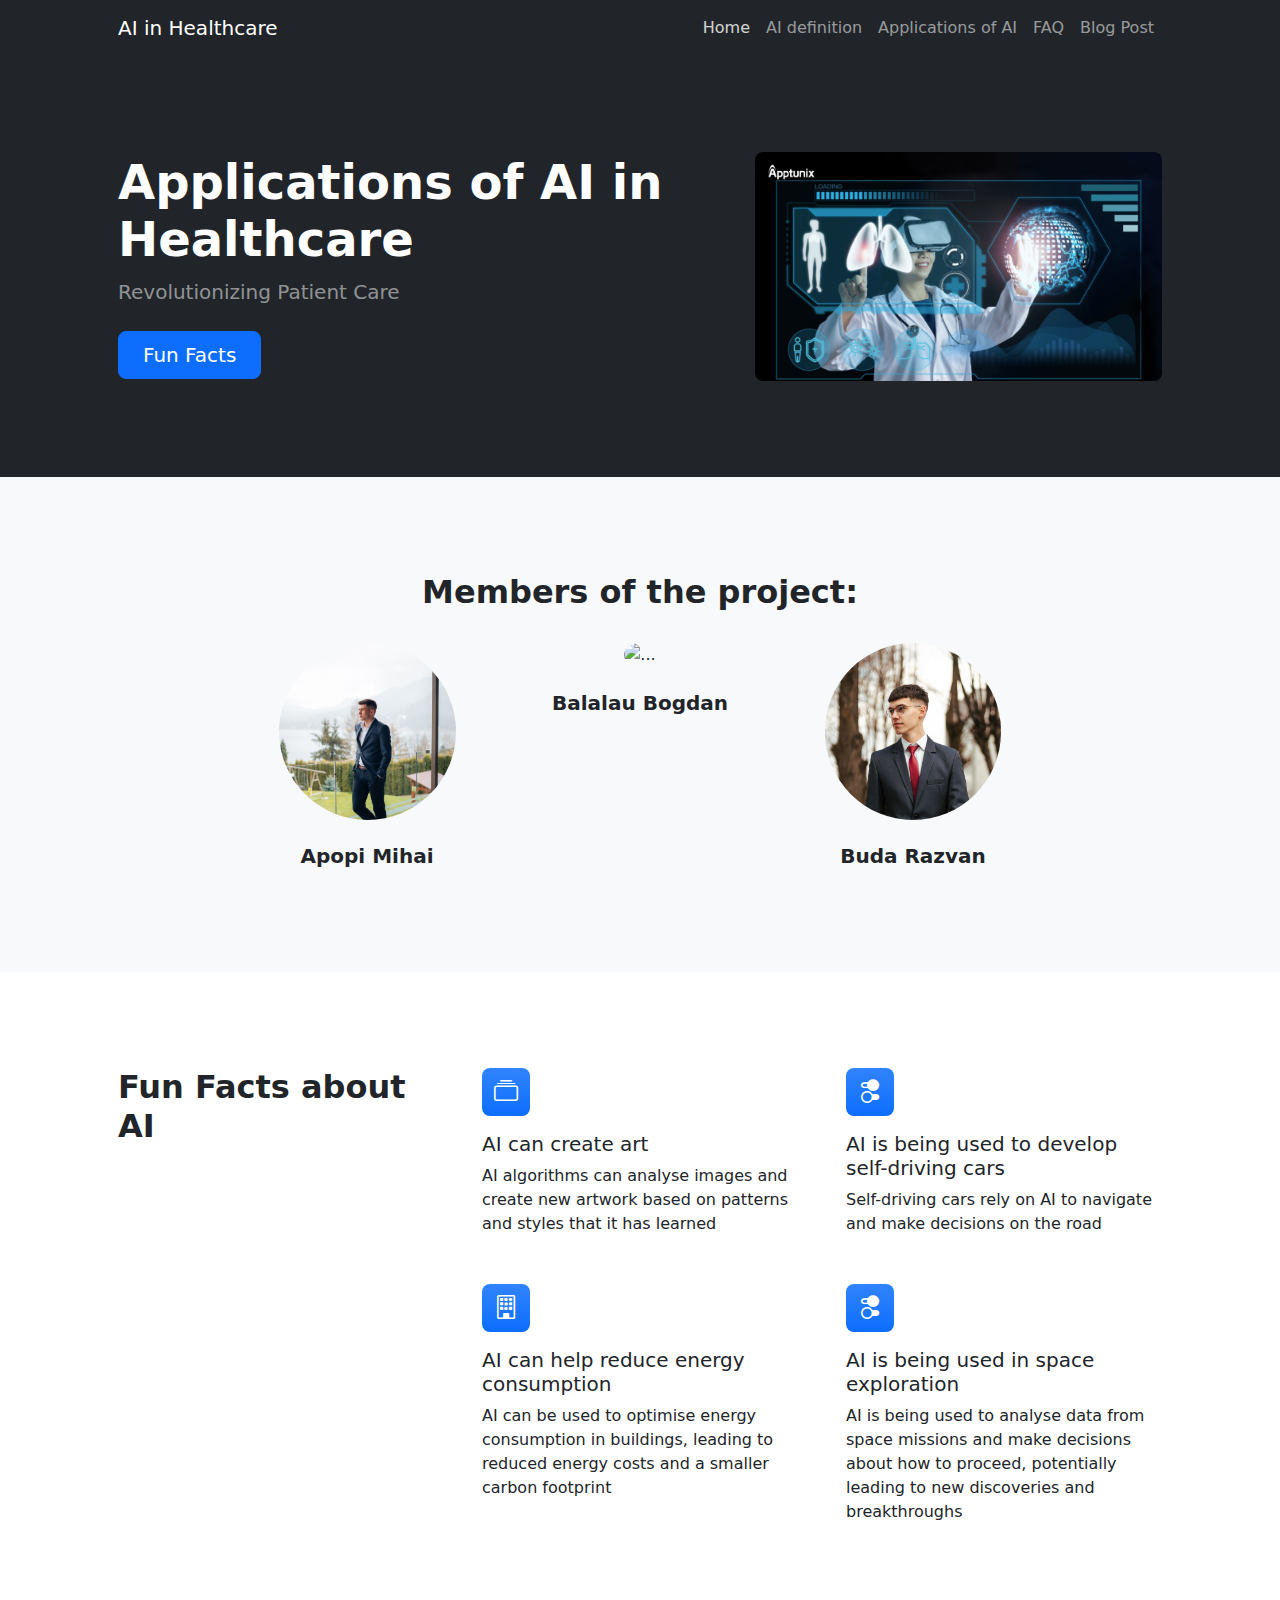
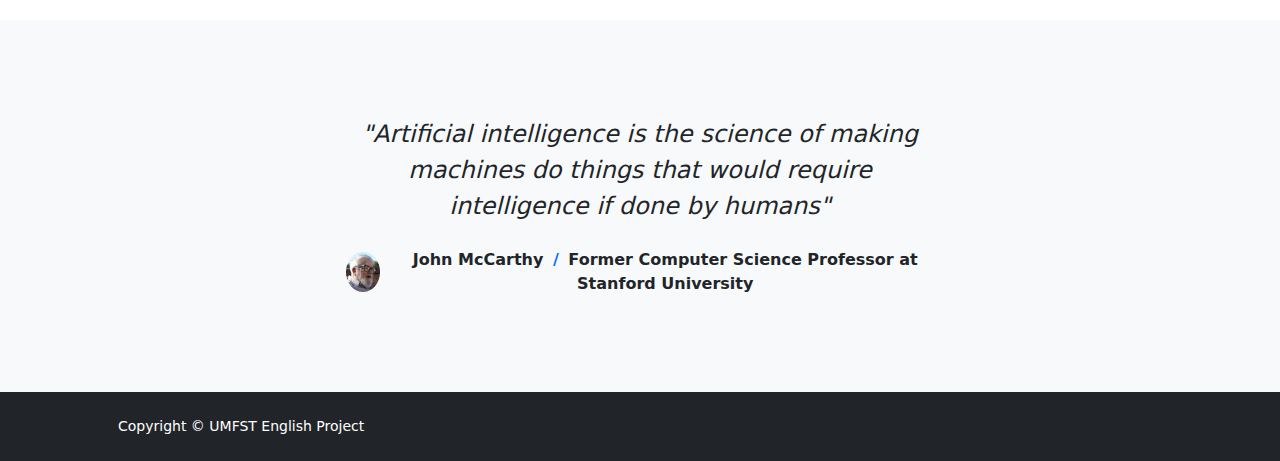
==== index.html @ 0d1d4f3b "Add files via upload" ====
<!DOCTYPE html>
<html lang="en">
    <head>
        <meta charset="utf-8" />
        <meta name="viewport" content="width=device-width, initial-scale=1, shrink-to-fit=no" />
        <meta name="description" content="" />
        <meta name="author" content="" />
        <title>Applications of AI in Healthcare</title>
        <!-- Favicon-->
        <link rel="icon" type="image/x-icon" href="assets/favicon.ico" />
        <!-- Bootstrap icons-->
        <link href="https://cdn.jsdelivr.net/npm/bootstrap-icons@1.5.0/font/bootstrap-icons.css" rel="stylesheet" />
        <!-- Core theme CSS (includes Bootstrap)-->
        <link href="css/styles.css" rel="stylesheet" />
    </head>
    <body class="d-flex flex-column h-100">
        <main class="flex-shrink-0">
            <!-- Navigation-->
            <nav class="navbar navbar-expand-lg navbar-dark bg-dark">
                <div class="container px-5">
                    <a class="navbar-brand" href="index.html">AI in Healthcare</a>
                    <button class="navbar-toggler" type="button" data-bs-toggle="collapse" data-bs-target="#navbarSupportedContent" aria-controls="navbarSupportedContent" aria-expanded="false" aria-label="Toggle navigation"><span class="navbar-toggler-icon"></span></button>
                    <div class="collapse navbar-collapse" id="navbarSupportedContent">
                        <ul class="navbar-nav ms-auto mb-2 mb-lg-0">
                            <li class="nav-item"><a style="color: white; opacity: 80%;" class="nav-link" href="index.html">Home</a></li>
                            <li class="nav-item"><a class="nav-link" href="AIDefinition.html">AI definition</a></li>
                            <li class="nav-item"><a class="nav-link" href="Applications-of-AI.html">Applications of AI</a></li>
                            <li class="nav-item"><a class="nav-link" href="faq.html">FAQ</a></li>
                            <li class="nav-item"><a class="nav-link" href="blog-post.html">Blog Post</a></li>
                        </ul>
                    </div>
                </div>
            </nav>
            <!-- Header-->
            <header class="bg-dark py-5">
                <div class="container px-5">
                    <div class="row gx-5 align-items-center justify-content-center">
                        <div class="col-lg-8 col-xl-7 col-xxl-6">
                            <div class="my-5 text-center text-xl-start">
                                <h1 class="display-5 fw-bolder text-white mb-2">Applications of AI in Healthcare</h1>
                                <p class="lead fw-normal text-white-50 mb-4">Revolutionizing Patient Care</p>
                                <div class="d-grid gap-3 d-sm-flex justify-content-sm-center justify-content-xl-start">
                                    <a class="btn btn-primary btn-lg px-4 me-sm-3" href="#features">Fun Facts</a>
                                </div>
                            </div>
                        </div>
                        <div class="col-xl-5 col-xxl-6 d-none d-xl-block text-center"><img class="img-fluid rounded-3 my-5" src="assets/img.principala.jpg" alt="..." /></div>
                    </div>
                </div>
            </header>
            <!-- Team members section-->
            <section class="py-5 bg-light">
                <div class="container px-5 my-5">
                    <div class="text-center">
                        <h2 class="fw-bolder">Members of the project:</h2>
                        <br>
                    </div>
                    <div class="row gx-5 row-cols-1 row-cols-sm-2 row-cols-xl-4 justify-content-center">
                        <div class="col mb-5 mb-5 mb-xl-0">
                            <div class="text-center">
                                <img class="img-fluid rounded-circle mb-4 px-4" src="assets/mihai.jpg" alt="..." />
                                <h5 class="fw-bolder">Apopi Mihai</h5>
                            </div>
                        </div>
                        <div class="col mb-5 mb-5 mb-xl-0">
                            <div class="text-center">
                                <img class="img-fluid rounded-circle mb-4 px-4" src="https://dummyimage.com/150x150/ced4da/6c757d" alt="..." />
                                <h5 class="fw-bolder">Balalau Bogdan</h5>
                            </div>
                        </div>
                        <div class="col mb-5 mb-5 mb-sm-0">
                            <div class="text-center">
                                <img class="img-fluid rounded-circle mb-4 px-4" src="assets/Razvan.jpg" alt="..." />
                                <h5 class="fw-bolder">Buda Razvan</h5>
                            </div>
                        </div>
                    </div>
                </div>
            </section>
            <!-- Features section-->
            <section class="py-5" id="features">
                <div class="container px-5 my-5">
                    <div class="row gx-5">
                        <div class="col-lg-4 mb-5 mb-lg-0"><h2 class="fw-bolder mb-0">Fun Facts about AI</h2></div>
                        <div class="col-lg-8">
                            <div class="row gx-5 row-cols-1 row-cols-md-2">
                                <div class="col mb-5 h-100">
                                    <div class="feature bg-primary bg-gradient text-white rounded-3 mb-3"><i class="bi bi-collection"></i></div>
                                    <h2 class="h5">AI can create art</h2>
                                    <p class="mb-0">AI algorithms can analyse images and create new artwork based on patterns and styles that it has learned</p>
                                </div>
                                <div class="col mb-5 h-100">
                                    <div class="feature bg-primary bg-gradient text-white rounded-3 mb-3"><i class="bi  bi-toggles2"></i></div>
                                    <h2 class="h5">AI is being used to develop self-driving cars</h2>
                                    <p class="mb-0">Self-driving cars rely on AI to navigate and make decisions on the road</p>
                                </div>
                                <div class="col mb-5 mb-md-0 h-100">
                                    <div class="feature bg-primary bg-gradient text-white rounded-3 mb-3"><i class="bi bi-building"></i></div>
                                    <h2 class="h5">AI can help reduce energy consumption</h2>
                                    <p class="mb-0">AI can be used to optimise energy consumption in buildings, leading to reduced energy costs and a smaller carbon footprint</p>
                                </div>
                                <div class="col h-100">
                                    <div class="feature bg-primary bg-gradient text-white rounded-3 mb-3"><i class="bi bi-toggles2"></i></div>
                                    <h2 class="h5">AI is being used in space exploration</h2>
                                    <p class="mb-0">AI is being used to analyse data from space missions and make decisions about how to proceed, potentially leading to new discoveries and breakthroughs</p>
                                </div>
                            </div>
                        </div>
                    </div>
                </div>
            </section>
            <!-- Testimonial section-->
            <div class="py-5 bg-light">
                <div class="container px-5 my-5">
                    <div class="row gx-5 justify-content-center">
                        <div class="col-lg-10 col-xl-7">
                            <div class="text-center">
                                <div class="fs-4 mb-4 fst-italic">"Artificial intelligence is the science of making machines do things that would require intelligence if done by humans"</div>
                                <div class="d-flex align-items-center justify-content-center">
                                    <img height="40" width="40" class="rounded-circle me-3" src="assets/John_McCarthy_Stanford.jpg" alt="..." />
                                    <div class="fw-bold">
                                        John McCarthy
                                        <span class="fw-bold text-primary mx-1">/</span>
                                        Former Computer Science Professor at Stanford University
                                    </div>
                                </div>
                            </div>
                        </div>
                    </div>
                </div>
            </div>
        </main>
        <!-- Footer-->
        <footer class="bg-dark py-4 mt-auto">
            <div class="container px-5">
                <div class="row align-items-center justify-content-between flex-column flex-sm-row">
                    <div class="col-auto"><div class="small m-0 text-white">Copyright &copy; UMFST English Project</div></div>
                </div>
            </div>
        </footer>
    </body>
</html>
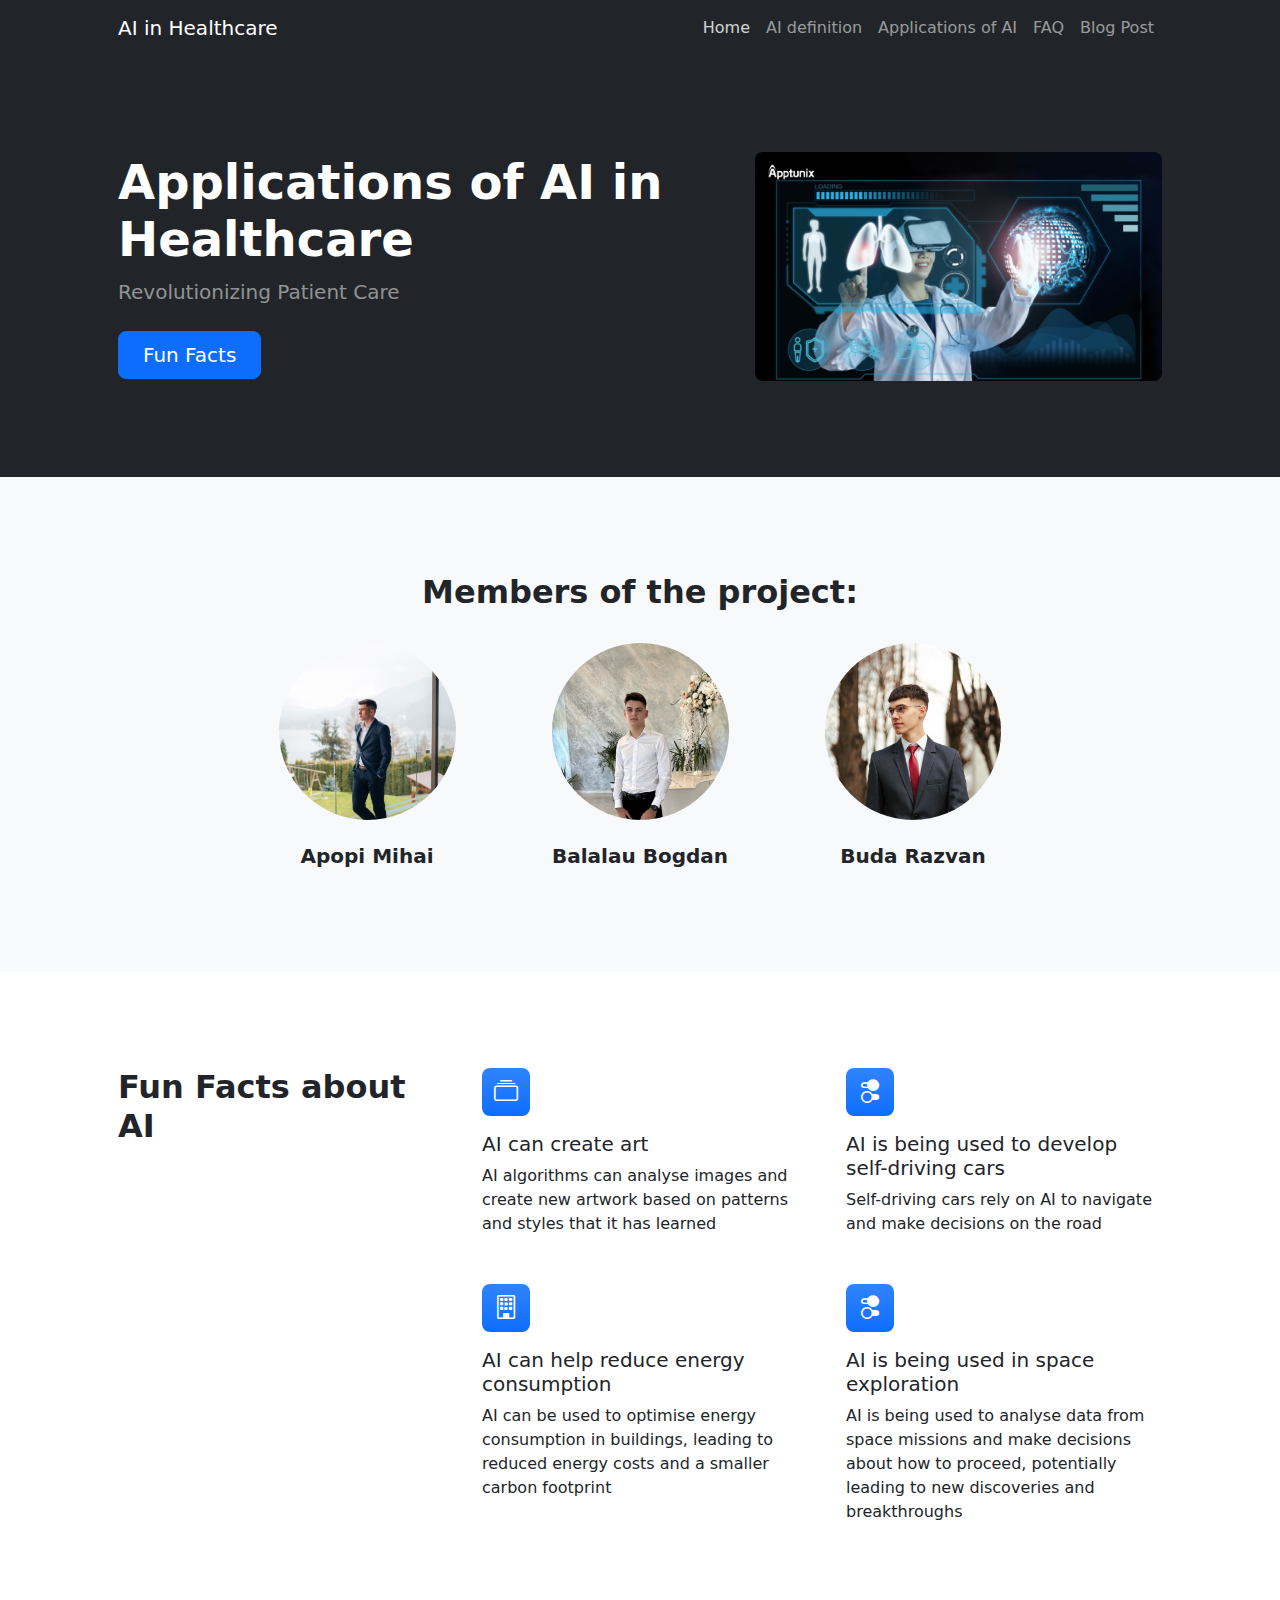
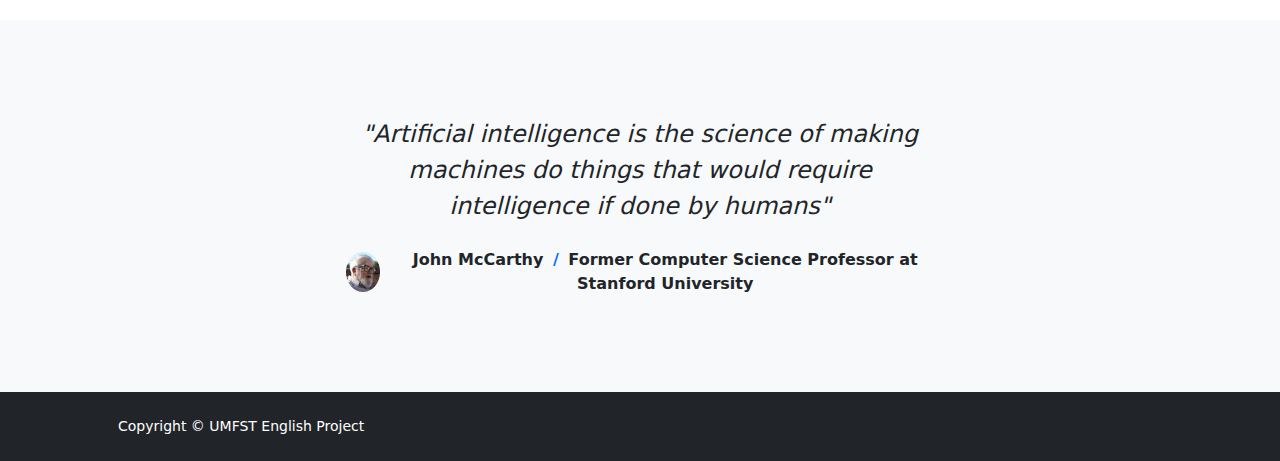
==== commit 1f23c337: "Add files via upload" ====
--- a/index.html
+++ b/index.html
@@ -64,7 +64,7 @@
                         </div>
                         <div class="col mb-5 mb-5 mb-xl-0">
                             <div class="text-center">
-                                <img class="img-fluid rounded-circle mb-4 px-4" src="https://dummyimage.com/150x150/ced4da/6c757d" alt="..." />
+                                <img class="img-fluid rounded-circle mb-4 px-4" src="assets/Balalau-Bogdan.jpeg" alt="..." />
                                 <h5 class="fw-bolder">Balalau Bogdan</h5>
                             </div>
                         </div>
